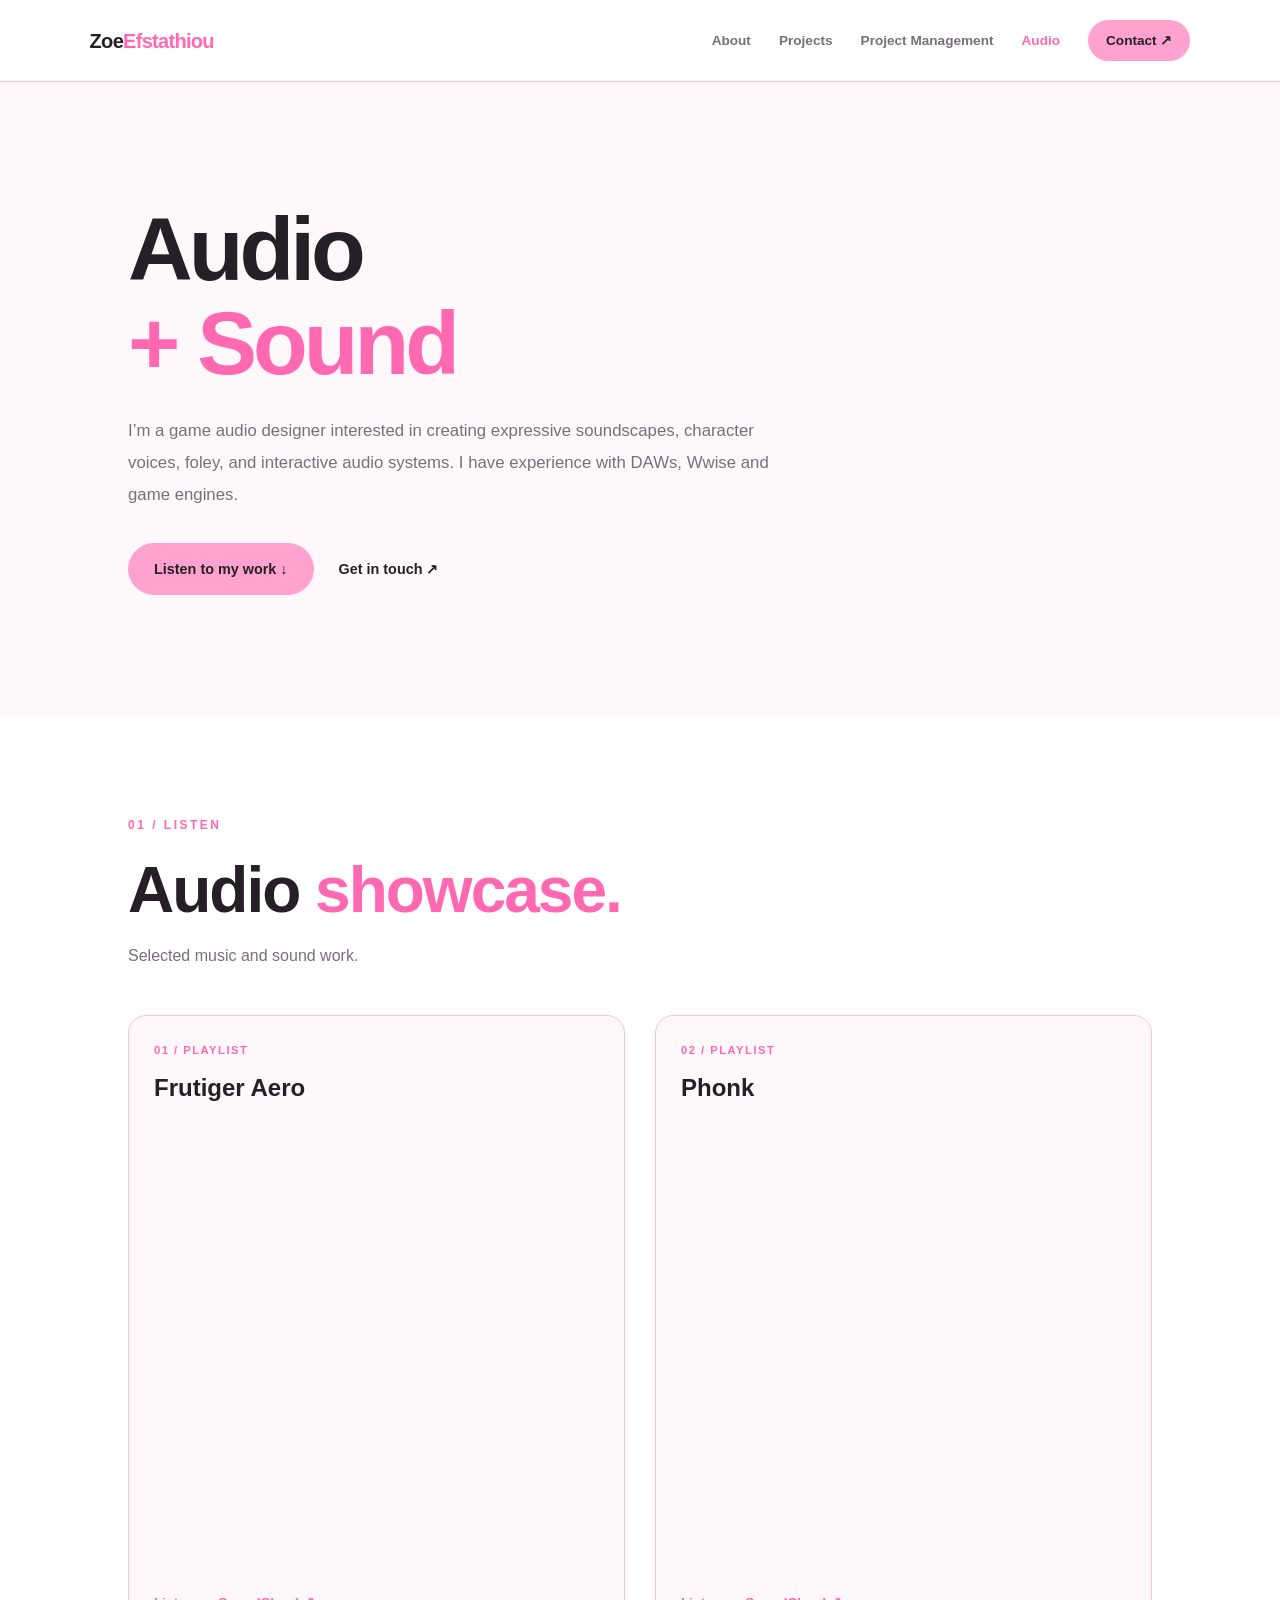
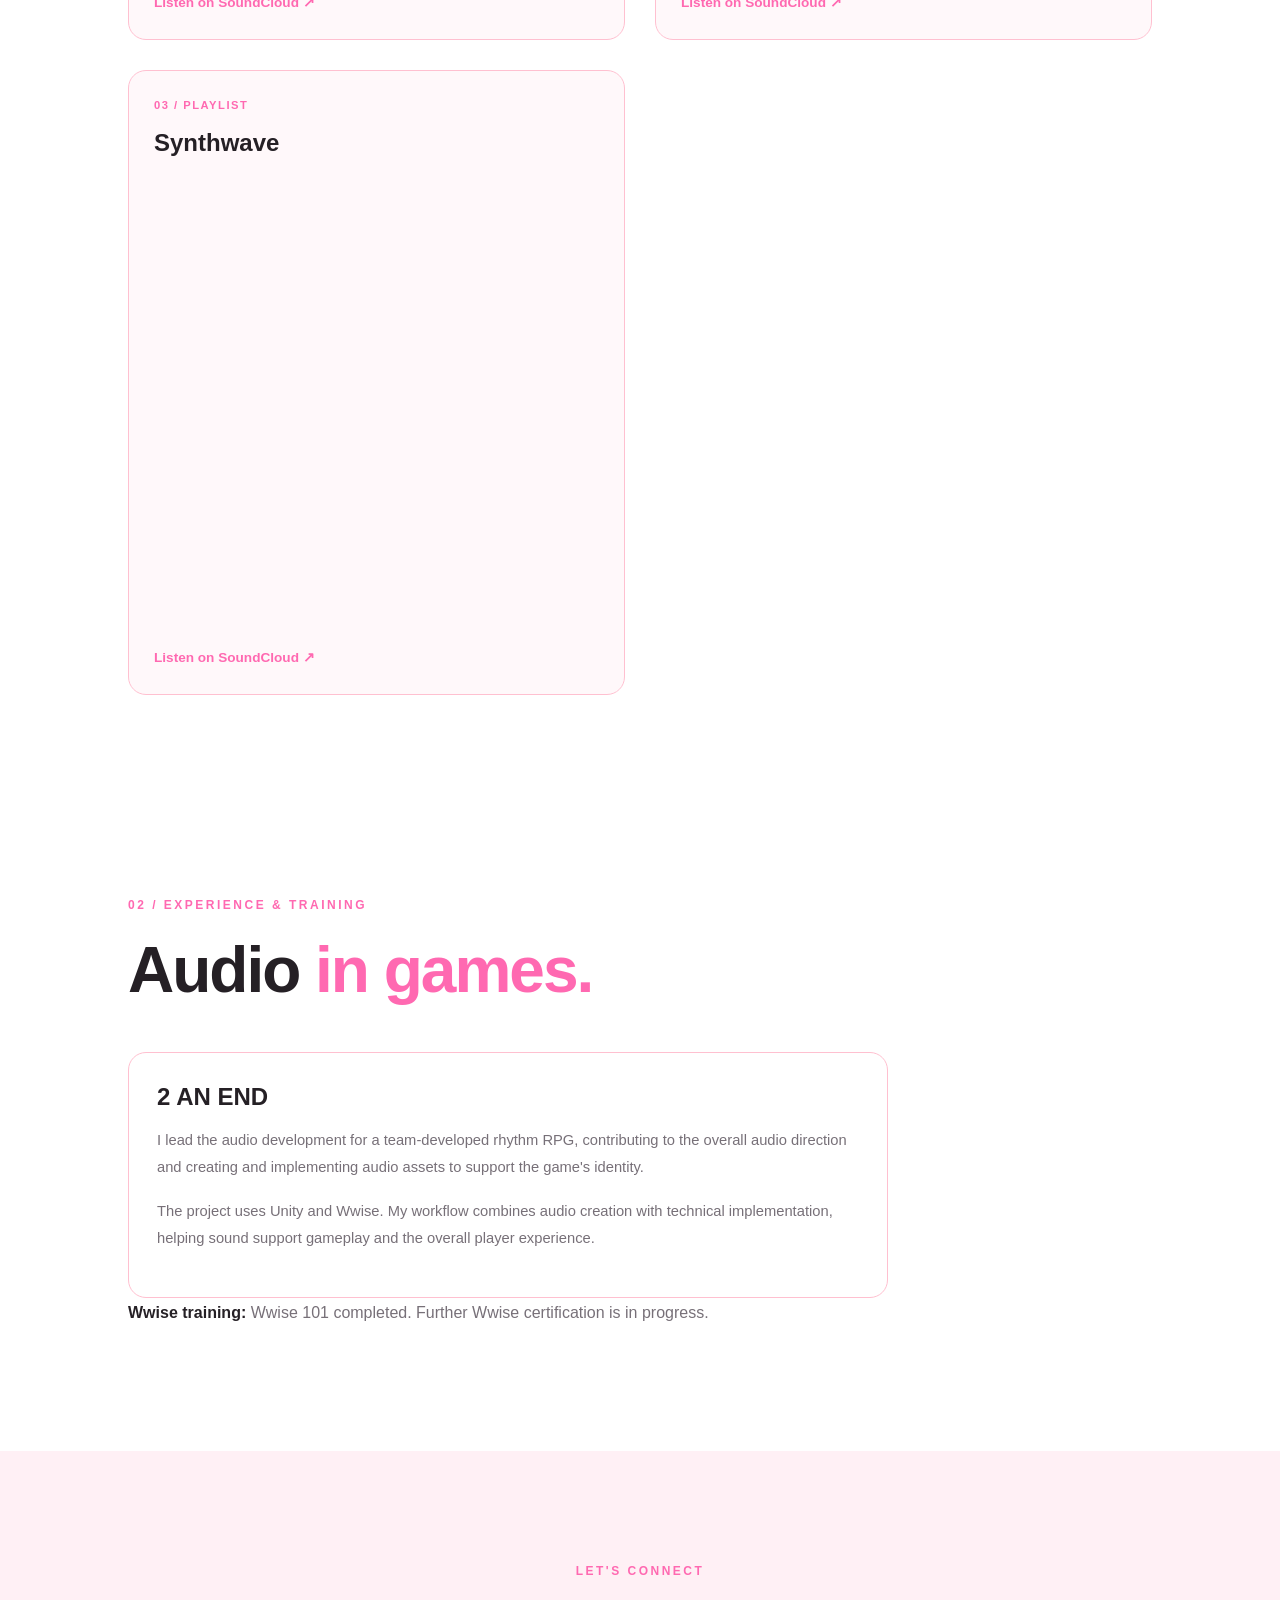
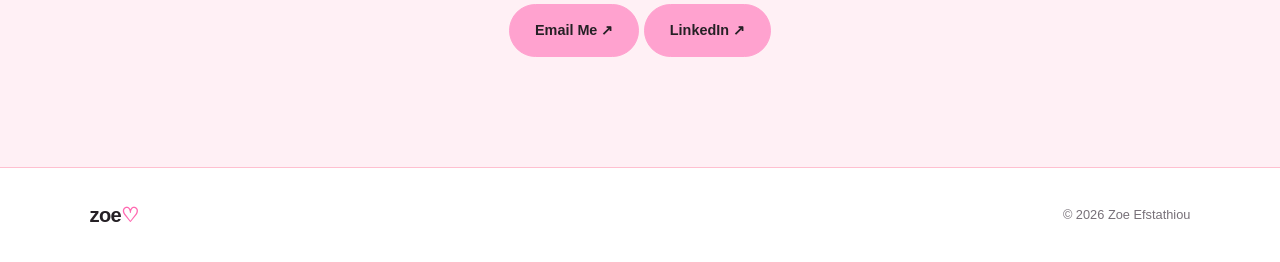
==== audio.html @ ca90ed52 "first commit" ====
<!DOCTYPE html>
<html lang="en">
<head>
  <meta charset="UTF-8">
  <meta name="viewport" content="width=device-width, initial-scale=1.0">
  <meta name="description" content="Zoe Efstathiou — Game Audio and Sound Design Portfolio.">
  <title>Zoe Efstathiou | Audio Portfolio</title>
  <link rel="stylesheet" href="style.css">
  <script src="script.js" defer></script>
</head>
<body>
  <header class="navbar">
    <a href="index.html" class="logo">Zoe<span>Efstathiou</span></a>
    <nav>
      <a href="index.html#about">About</a>
      <a href="index.html#projects">Projects</a>
      <a href="project-management.html">Project Management</a>
      <a href="audio.html" aria-current="page">Audio</a>
      <a href="index.html#contact" class="nav-button">Contact ↗</a>
    </nav>
  </header>

  <main>
    <section class="hero">
      <div class="hero-text">
        <h1>Audio<br><span>+ Sound</span></h1>
        <p class="intro">
          I’m a game audio designer interested in creating expressive
          soundscapes, character voices, foley, and interactive audio systems.
          I have experience with DAWs, Wwise and game engines.
        </p>
        <div class="hero-buttons">
          <a href="#listening" class="button">Listen to my work ↓</a>
          <a href="index.html#contact" class="text-link">Get in touch ↗</a>
        </div>
      </div>
    </section>

    <section class="section" id="listening">
      <div class="section-heading">
        <p class="eyebrow">01 / LISTEN</p>
        <h2>Audio <span>showcase.</span></h2>
        <p class="section-description">Selected music and sound work.</p>
      </div>

      <div class="soundcloud-grid">
        <article class="soundcloud-card">
          <div class="track-number">01 / PLAYLIST</div>
          <h3>Frutiger Aero</h3>

          <iframe
            title="Frutiger Aero playlist"
            width="100%"
            height="450"
            scrolling="no"
            frameborder="0"
            allow="autoplay"
            src="https://w.soundcloud.com/player/?url=https%3A//api.soundcloud.com/playlists/soundcloud%3Aplaylists%3A2161162022%3Fsecret_token%3Ds-3fDVSFTHiC5&color=%23ffc3c3&auto_play=false&show_user=true&visual=true">
          </iframe>

          <p class="soundcloud-caption">
            <a
              href="https://soundcloud.com/zoe-150051630/sets/frutiger-aero/s-3fDVSFTHiC5"
              target="_blank"
              rel="noopener noreferrer">
              Listen on SoundCloud ↗
            </a>
          </p>
        </article>

        <article class="soundcloud-card">
          <div class="track-number">02 / PLAYLIST</div>
          <h3>Phonk</h3>

          <iframe
            title="Phonk playlist"
            width="100%"
            height="450"
            scrolling="no"
            frameborder="0"
            allow="autoplay; encrypted-media"
            src="https://w.soundcloud.com/player/?url=https%3A//api.soundcloud.com/playlists/soundcloud%3Aplaylists%3A2161167788%3Fsecret_token%3Ds-f8Cszmpfdpn&color=%23ffc3c3&auto_play=false&hide_related=false&show_comments=true&show_user=true&show_reposts=false&show_teaser=true">
          </iframe>

          <p class="soundcloud-caption">
            <a
              href="https://soundcloud.com/zoe-150051630/sets/phonk/s-f8Cszmpfdpn"
              target="_blank"
              rel="noopener noreferrer">
              Listen on SoundCloud ↗
            </a>
          </p>
        </article>

        <article class="soundcloud-card">
          <div class="track-number">03 / PLAYLIST</div>
          <h3>Synthwave</h3>

          <iframe
            title="Synthwave playlist"
            width="100%"
            height="450"
            scrolling="no"
            frameborder="0"
            allow="autoplay; encrypted-media"
            src="https://w.soundcloud.com/player/?url=https%3A//api.soundcloud.com/playlists/soundcloud%3Aplaylists%3A2161164815%3Fsecret_token%3Ds-cx1fQvUdswa&color=%23ffc3c3&auto_play=false&hide_related=false&show_comments=true&show_user=true&show_reposts=false&show_teaser=true">
          </iframe>

          <p class="soundcloud-caption">
            <a
              href="https://soundcloud.com/zoe-150051630/sets/synthwave/s-cx1fQvUdswa"
              target="_blank"
              rel="noopener noreferrer">
              Listen on SoundCloud ↗
            </a>
          </p>
        </article>
      </div>
    </section>

    <section class="section">
      <div class="section-heading">
        <p class="eyebrow">02 / EXPERIENCE & TRAINING</p>
        <h2>Audio <span>in games.</span></h2>
      </div>

      <div class="about-content">
        <article class="project-card">
          <div class="project-info">
            
            <h3>2 AN END</h3>

            <p>
              I lead the audio development for a team-developed rhythm RPG,
              contributing to the overall audio direction and creating and
              implementing audio assets to support the game's identity.
            </p>

            <p>
              The project uses Unity and Wwise. My workflow combines audio
              creation with technical implementation, helping sound support
              gameplay and the overall player experience.
            </p>

            
          </div>
        </article>

        <p>
          <strong>Wwise training:</strong> Wwise 101 completed.
          Further Wwise certification is in progress.
        </p>
      </div>
    </section>

 
    <section class="contact" id="contact">
        <p class="eyebrow">LET'S CONNECT</p>
      
        
      
      
      
        <div class="contact-buttons">
          <a
            class="button contact-button"
            href="mailto:YOUR-EMAIL@example.com">
            Email Me ↗
          </a>
      
          <a
            class="button contact-button linkedin-button"
            href="https://uk.linkedin.com/in/zoe-e-561929243"
            target="_blank"
            rel="noopener noreferrer">
            LinkedIn ↗
          </a>
        </div>
      </section>

  </main>

  <footer>
    <a href="index.html" class="logo">zoe<span>♡</span></a>
    <p>© <span id="year">2026</span> Zoe Efstathiou</p>
  </footer>
</body>
</html>
---- style.css ----
/* ========================================
   ZOE EFSTATHIOU — PORTFOLIO STYLESHEET
   White & Pink Theme — No Gradients
   ======================================== */

/* ---------- COLOURS & VARIABLES ---------- */

:root {
  --pink: #ffa2cf;
  --pink-light: #fff0f5;
  --pink-dark: #ff69b1;
  --white: #ffffff;
  --off-white: #fff8fa;
  --black: #252025;
  --grey: #777078;
  --light-grey: #ffffff;
  --border: #ffc0d0;
  --font-main: Arial, Helvetica, sans-serif;
  --transition: 0.25s ease;
}

/* ---------- RESET ---------- */

* {
  margin: 0;
  padding: 0;
  box-sizing: border-box;
}

html {
  scroll-behavior: smooth;
  scroll-padding-top: 100px;
}

body {
  background: var(--white);
  color: var(--black);
  font-family: var(--font-main);
  line-height: 1.7;
  overflow-x: hidden;
}

img {
  display: block;
  max-width: 100%;
}

a {
  color: inherit;
  text-decoration: none;
  transition: color var(--transition);
}

button,
a {
  -webkit-tap-highlight-color: transparent;
}

::selection {
  background: var(--pink);
  color: var(--black);
}

/* ---------- NAVIGATION ---------- */

.navbar {
  position: sticky;
  top: 0;
  z-index: 1000;

  display: flex;
  justify-content: space-between;
  align-items: center;
  gap: 30px;

  padding: 20px 7%;
  background: rgba(255, 255, 255, 0.94);
  border-bottom: 1px solid var(--border);
  backdrop-filter: blur(12px);
}

.logo {
  font-size: 1.25rem;
  font-weight: 800;
  letter-spacing: -0.7px;
  white-space: nowrap;
}

.logo span {
  color: var(--pink-dark);
}

.navbar nav {
  display: flex;
  align-items: center;
  justify-content: flex-end;
  gap: 28px;
  flex-wrap: wrap;
}

.navbar nav a {
  font-size: 0.85rem;
  font-weight: 600;
  color: var(--grey);
}

.navbar nav a:hover,
.navbar nav a[aria-current="page"] {
  color: var(--pink-dark);
}

.navbar nav .nav-button {
  padding: 9px 18px;
  background: var(--pink);
  color: var(--black);
  border-radius: 30px;
}

.navbar nav .nav-button:hover {
  background: var(--pink-dark);
  color: var(--white);
}

/* ---------- HERO ---------- */

.hero {
  min-height: 570px;
  padding: 120px 10%;

  display: flex;
  align-items: center;

  /* Solid background — no gradient */
  background: var(--off-white);
}

.hero-text {
  width: 100%;
  max-width: 850px;
}

.eyebrow {
  margin-bottom: 18px;
  color: var(--pink-dark);
  font-size: 0.75rem;
  font-weight: 800;
  letter-spacing: 2.5px;
  text-transform: uppercase;
}

.hero h1 {
  margin-bottom: 25px;
  font-size: clamp(3rem, 7vw, 6rem);
  font-weight: 800;
  line-height: 1.05;
  letter-spacing: -4px;
}

.hero h1 span,
.section-heading h2 span,
.section-title h2 span,
.contact h2 span {
  color: var(--pink-dark);
}

.intro {
  max-width: 650px;
  color: var(--grey);
  font-size: 1.05rem;
  line-height: 1.9;
}

.hero-buttons {
  display: flex;
  align-items: center;
  flex-wrap: wrap;
  gap: 25px;
  margin-top: 32px;
}

.button {
  display: inline-flex;
  justify-content: center;
  align-items: center;

  padding: 13px 25px;
  border: 1px solid var(--pink);
  border-radius: 30px;

  background: var(--pink);
  color: var(--black);

  font-size: 0.9rem;
  font-weight: 700;

  transition:
    background var(--transition),
    color var(--transition),
    transform var(--transition);
}

.button:hover {
  background: var(--pink-dark);
  border-color: var(--pink-dark);
  color: var(--white);
  transform: translateY(-3px);
}

.text-link {
  font-size: 0.9rem;
  font-weight: 700;
}

.text-link:hover {
  color: var(--pink-dark);
}

/* ---------- GENERAL SECTIONS ---------- */

.section {
  padding: 100px 10%;
}

.section-heading {
  margin-bottom: 45px;
}

.section-heading h2,
.section-title h2 {
  font-size: clamp(2.4rem, 5vw, 4rem);
  font-weight: 800;
  line-height: 1.15;
  letter-spacing: -2px;
}

.section-description {
  margin-top: 15px;
  color: var(--grey);
}

.section-title {
  display: flex;
  justify-content: space-between;
  align-items: flex-end;
  margin-bottom: 45px;
}

/* ---------- ABOUT ---------- */

.about {
  display: grid;
  grid-template-columns: 0.8fr 1.2fr;
  gap: 70px;
  align-items: start;
}

.about-content {
  max-width: 760px;
}

.about-content > p {
  margin-bottom: 22px;
  color: var(--grey);
  font-size: 1rem;
  line-height: 1.9;
}

.about-content strong {
  color: var(--black);
}

/* ---------- PROJECT GRID ---------- */

.project-grid {
  display: grid;
  grid-template-columns: repeat(2, minmax(0, 1fr));
  gap: 30px;
  align-items: start;
}

.project-card {
  overflow: hidden;
  background: var(--white);
  border: 1px solid var(--border);
  border-radius: 18px;

  transition:
    transform var(--transition),
    box-shadow var(--transition);
}

.project-card:hover {
  transform: translateY(-5px);
  box-shadow: 0 15px 35px rgba(190, 120, 120, 0.12);
}

.project-art {
  position: relative;
  min-height: 220px;
  aspect-ratio: 16 / 9;
  overflow: hidden;

  display: flex;
  justify-content: center;
  align-items: center;

  background: var(--pink-light);
}

.project-image {
  width: 100%;
  height: 100%;
  min-height: 220px;
  object-fit: cover;
  transition: transform 0.4s ease;
}

.project-card:hover .project-image {
  transform: scale(1.04);
}

.project-number {
  position: absolute;
  left: 18px;
  bottom: 18px;

  padding: 7px 12px;
  border-radius: 20px;

  background: rgba(255, 255, 255, 0.9);
  color: var(--black);

  font-size: 0.7rem;
  font-weight: 800;
  letter-spacing: 1px;
}

.project-info {
  padding: 28px;
}

.project-type {
  margin-bottom: 10px;
  color: var(--pink-dark);
  font-size: 0.7rem;
  font-weight: 800;
  letter-spacing: 1.5px;
}

.project-info h3,
.project-content h3,
.soundcloud-card h3 {
  margin-bottom: 15px;
  font-size: 1.5rem;
  line-height: 1.3;
}

.project-info > p:not(.project-type) {
  margin-bottom: 18px;
  color: var(--grey);
  font-size: 0.92rem;
  line-height: 1.8;
}

.tags {
  display: flex;
  flex-wrap: wrap;
  gap: 8px;
  margin-top: 20px;
}

.tags span {
  padding: 6px 12px;
  border: 1px solid var(--border);
  border-radius: 20px;

  background: var(--pink-light);
  color: #795c5c;

  font-size: 0.72rem;
  font-weight: 600;
}

.project-link {
  display: inline-block;
  margin: 0 28px 25px;
  color: var(--pink-dark);
  font-size: 0.9rem;
  font-weight: 700;
}

.project-link:hover {
  color: var(--black);
}

/* ---------- AUDIO SHOWCASE ---------- */

.soundcloud-grid {
  display: grid;
  grid-template-columns: repeat(2, minmax(0, 1fr));
  gap: 30px;
  align-items: start;
}

.soundcloud-card {
  min-width: 0;
  padding: 25px;

  border: 1px solid var(--border);
  border-radius: 18px;
  background: var(--off-white);
}

.track-number {
  margin-bottom: 12px;
  color: var(--pink-dark);
  font-size: 0.7rem;
  font-weight: 800;
  letter-spacing: 1.5px;
}

.soundcloud-card h3 {
  margin-bottom: 20px;
}

.soundcloud-card iframe {
  display: block;
  width: 100%;
  max-width: 100%;
  border: 0;
  border-radius: 8px;
}

.soundcloud-caption {
  margin-top: 18px;
  font-size: 0.85rem;
  font-weight: 700;
}

.soundcloud-caption a {
  color: var(--pink-dark);
}

.soundcloud-caption a:hover {
  color: var(--black);
}

/* ---------- CONTACT ---------- */

.contact {
  padding: 110px 10%;
  text-align: center;

  /* Solid light-pink background — no gradient */
  background: var(--pink-light);
}

.contact h2 {
  margin-bottom: 25px;
  font-size: clamp(2.7rem, 6vw, 5rem);
  font-weight: 800;
  line-height: 1.1;
  letter-spacing: -3px;
}

.contact > p:not(.eyebrow) {
  max-width: 550px;
  margin: 0 auto 30px;
  color: var(--grey);
}

.contact-button {
  margin-top: 5px;
}

/* ---------- FOOTER ---------- */

footer {
  display: flex;
  justify-content: space-between;
  align-items: center;
  gap: 20px;

  padding: 30px 7%;
  border-top: 1px solid var(--border);
  background: var(--white);
}

footer p {
  color: var(--grey);
  font-size: 0.8rem;
}

/* ---------- ACCESSIBILITY ---------- */

a:focus-visible,
button:focus-visible {
  outline: 3px solid var(--pink-dark);
  outline-offset: 4px;
}

/* ---------- RESPONSIVE DESIGN ---------- */

@media (max-width: 900px) {
  .navbar {
    padding: 18px 5%;
    align-items: flex-start;
  }

  .navbar nav {
    gap: 15px;
  }

  .about {
    grid-template-columns: 1fr;
    gap: 25px;
  }

  .project-grid,
  .soundcloud-grid {
    grid-template-columns: 1fr;
  }

  .hero,
  .section,
  .contact {
    padding-left: 7%;
    padding-right: 7%;
  }
}

@media (max-width: 600px) {
  .navbar {
    position: relative;
    flex-direction: column;
    align-items: flex-start;
    gap: 15px;
  }

  .navbar nav {
    justify-content: flex-start;
    gap: 12px 18px;
  }

  .navbar nav a {
    font-size: 0.8rem;
  }

  .hero {
    min-height: auto;
    padding-top: 85px;
    padding-bottom: 85px;
  }

  .hero h1 {
    font-size: clamp(2.8rem, 12vw, 4.5rem);
    letter-spacing: -2px;
  }

  .hero-buttons {
    align-items: flex-start;
    gap: 18px;
  }

  .section {
    padding-top: 70px;
    padding-bottom: 70px;
  }

  .section-heading h2,
  .section-title h2 {
    letter-spacing: -1px;
  }

  .project-info {
    padding: 22px;
  }

  .soundcloud-card {
    padding: 18px;
  }

  .contact {
    padding-top: 80px;
    padding-bottom: 80px;
  }

  .contact h2 {
    letter-spacing: -1.5px;
  }

  footer {
    padding: 25px 6%;
  }
}
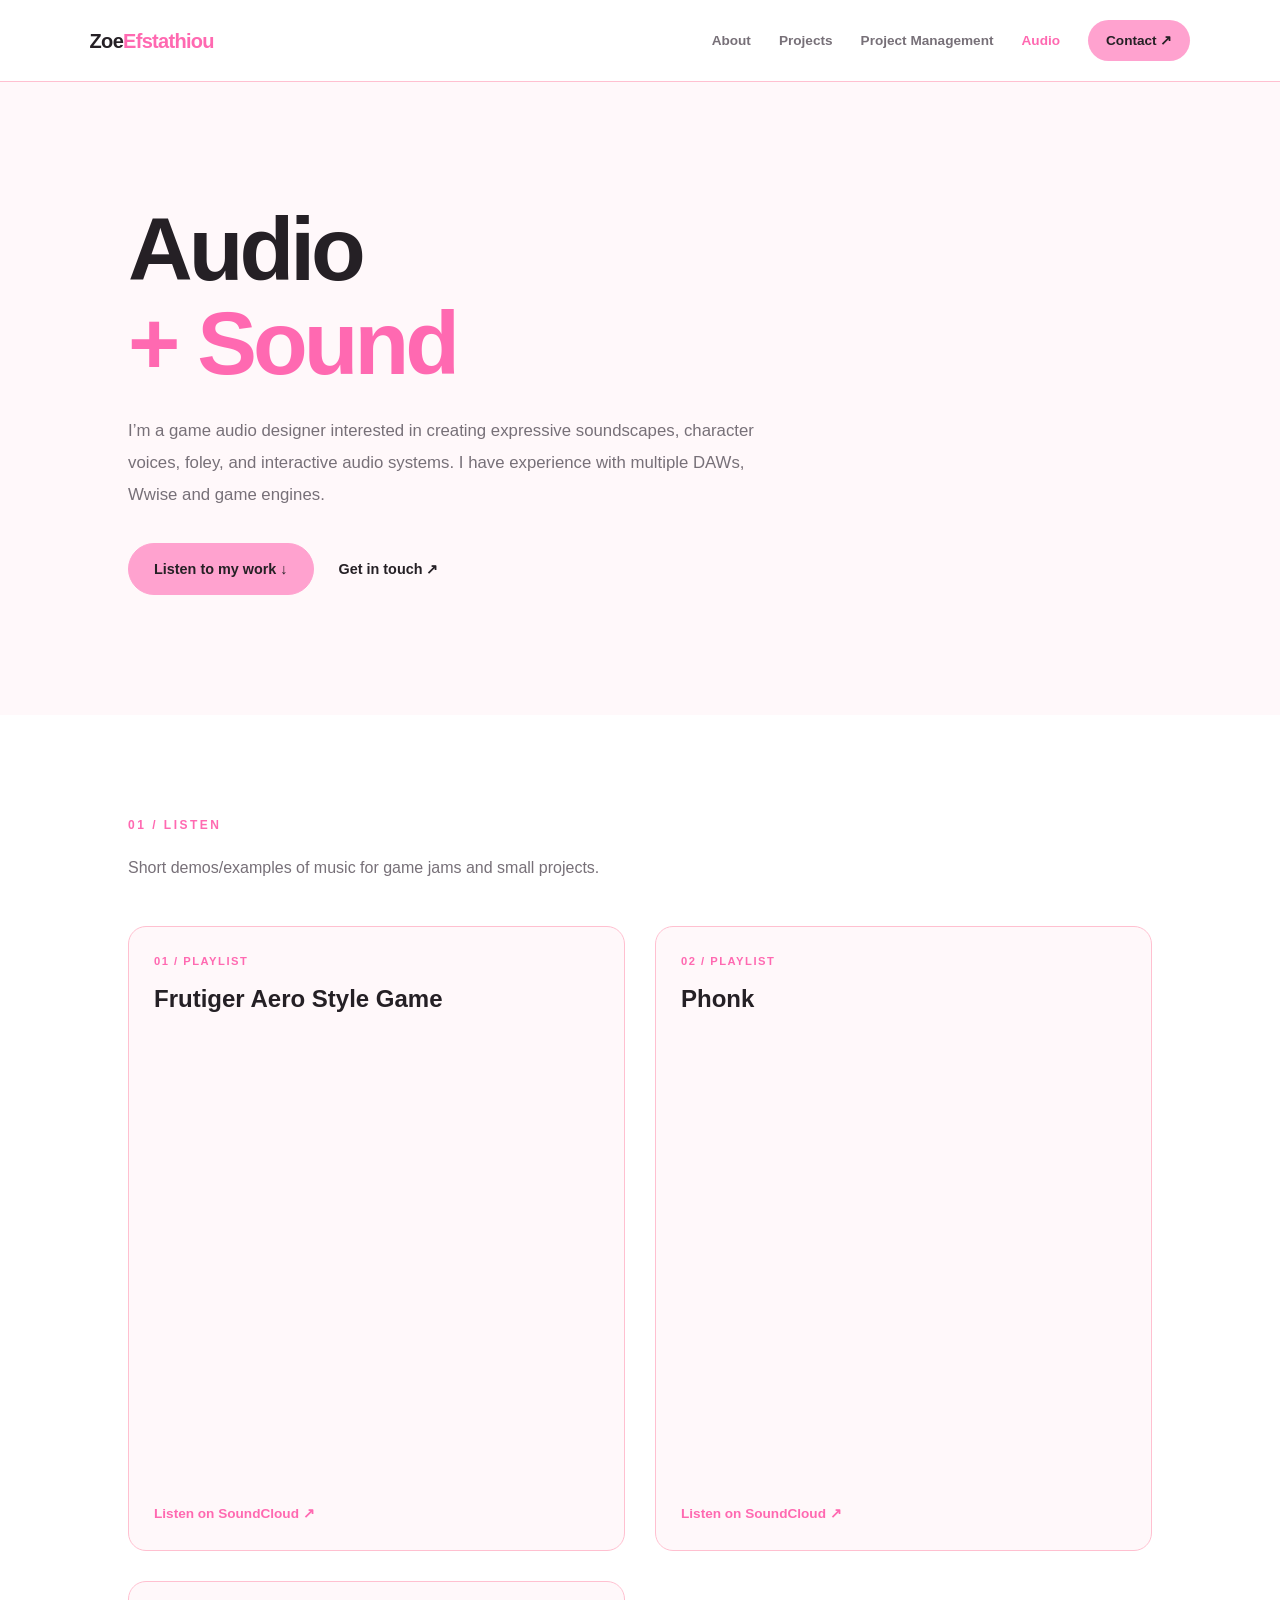
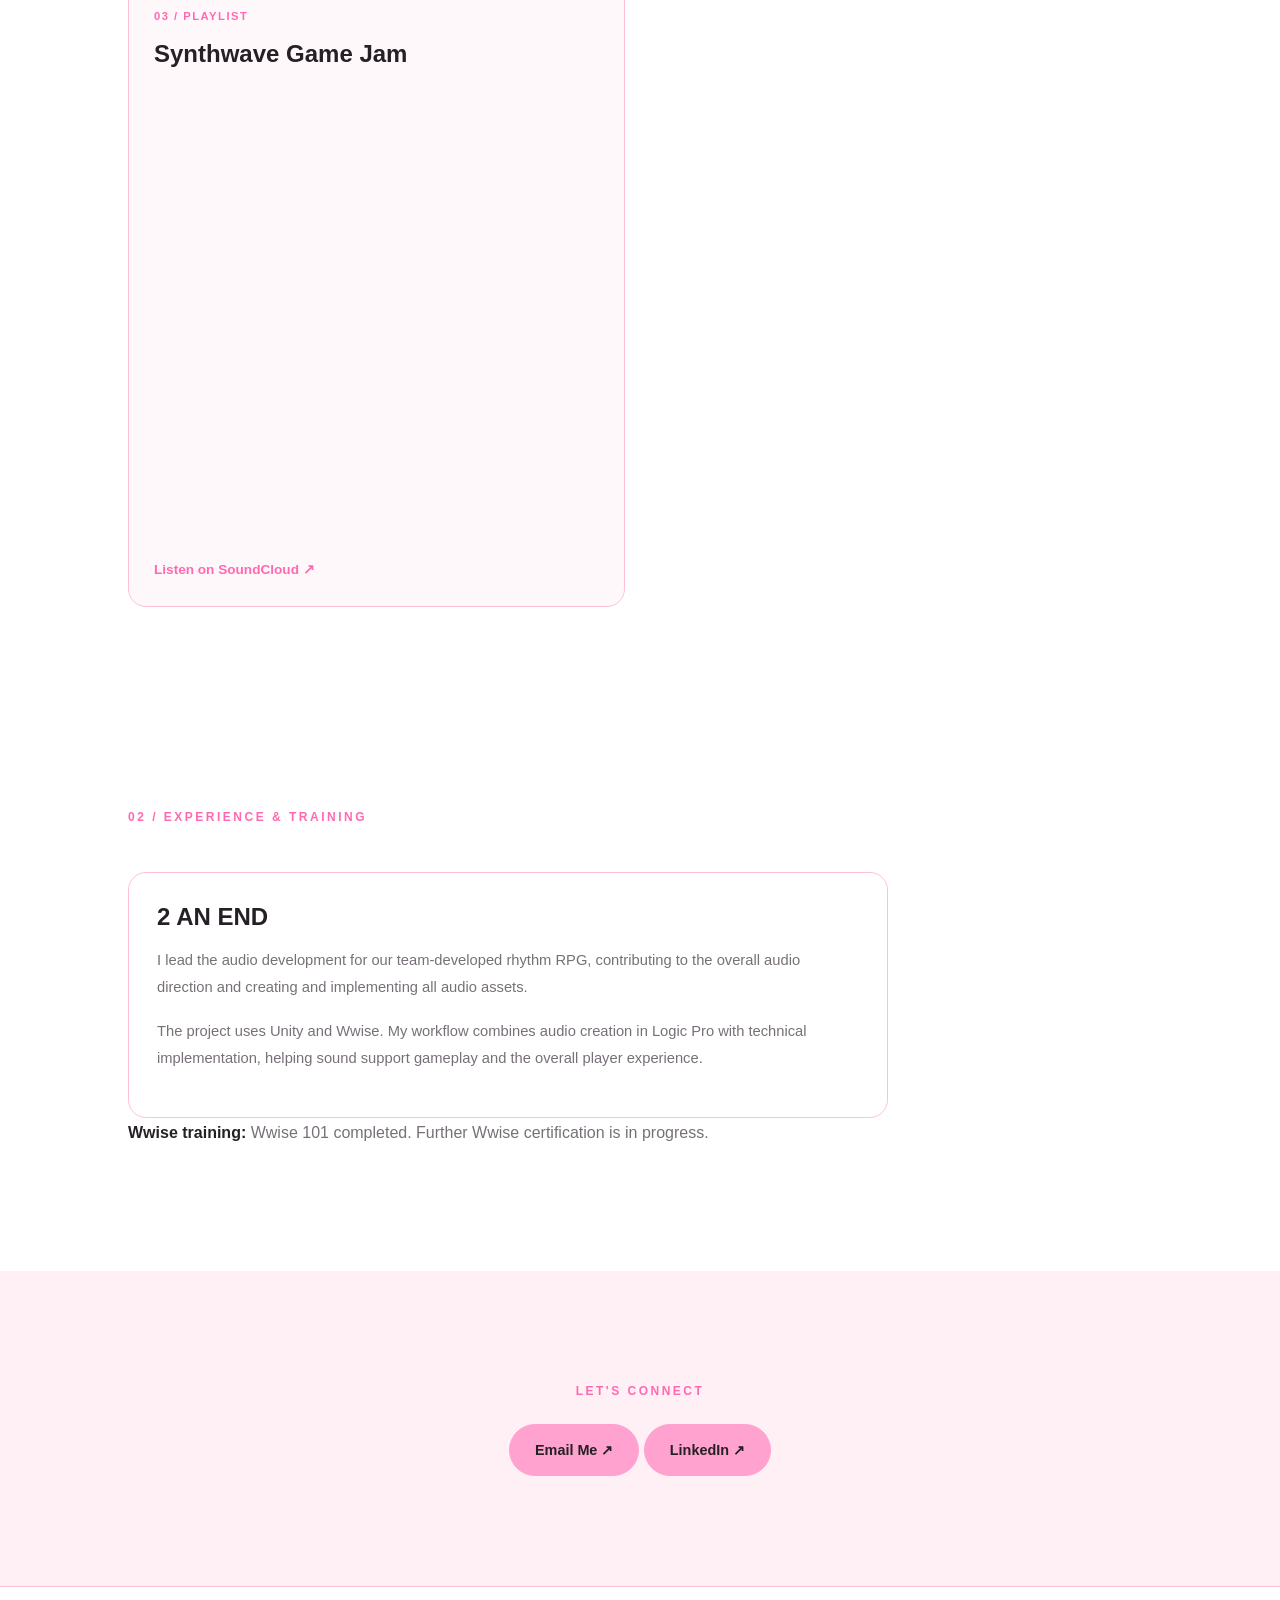
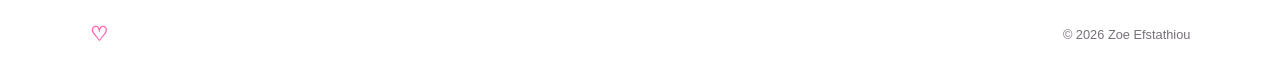
==== commit 3ac1b01c: "updates" ====
--- a/audio.html
+++ b/audio.html
@@ -28,7 +28,7 @@
         <p class="intro">
           I’m a game audio designer interested in creating expressive
           soundscapes, character voices, foley, and interactive audio systems.
-          I have experience with DAWs, Wwise and game engines.
+          I have experience with multiple DAWs, Wwise and game engines.
         </p>
         <div class="hero-buttons">
           <a href="#listening" class="button">Listen to my work ↓</a>
@@ -40,14 +40,14 @@
     <section class="section" id="listening">
       <div class="section-heading">
         <p class="eyebrow">01 / LISTEN</p>
-        <h2>Audio <span>showcase.</span></h2>
-        <p class="section-description">Selected music and sound work.</p>
+        
+        <p class="section-description">Short demos/examples of music for game jams and small projects. </p>
       </div>
 
       <div class="soundcloud-grid">
         <article class="soundcloud-card">
           <div class="track-number">01 / PLAYLIST</div>
-          <h3>Frutiger Aero</h3>
+          <h3>Frutiger Aero Style Game </h3>
 
           <iframe
             title="Frutiger Aero playlist"
@@ -74,7 +74,7 @@
           <h3>Phonk</h3>
 
           <iframe
-            title="Phonk playlist"
+            title="Phonk Concept Music"
             width="100%"
             height="450"
             scrolling="no"
@@ -95,7 +95,7 @@
 
         <article class="soundcloud-card">
           <div class="track-number">03 / PLAYLIST</div>
-          <h3>Synthwave</h3>
+          <h3>Synthwave Game Jam</h3>
 
           <iframe
             title="Synthwave playlist"
@@ -122,7 +122,7 @@
     <section class="section">
       <div class="section-heading">
         <p class="eyebrow">02 / EXPERIENCE & TRAINING</p>
-        <h2>Audio <span>in games.</span></h2>
+  
       </div>
 
       <div class="about-content">
@@ -132,14 +132,14 @@
             <h3>2 AN END</h3>
 
             <p>
-              I lead the audio development for a team-developed rhythm RPG,
+              I lead the audio development for our team-developed rhythm RPG,
               contributing to the overall audio direction and creating and
-              implementing audio assets to support the game's identity.
+              implementing all audio assets.
             </p>
 
             <p>
               The project uses Unity and Wwise. My workflow combines audio
-              creation with technical implementation, helping sound support
+              creation in Logic Pro with technical implementation, helping sound support
               gameplay and the overall player experience.
             </p>
 
@@ -148,6 +148,7 @@
         </article>
 
         <p>
+
           <strong>Wwise training:</strong> Wwise 101 completed.
           Further Wwise certification is in progress.
         </p>
@@ -182,7 +183,7 @@
   </main>
 
   <footer>
-    <a href="index.html" class="logo">zoe<span>♡</span></a>
+    <a href="index.html" class="logo"><span>♡</span></a>
     <p>© <span id="year">2026</span> Zoe Efstathiou</p>
   </footer>
 </body>
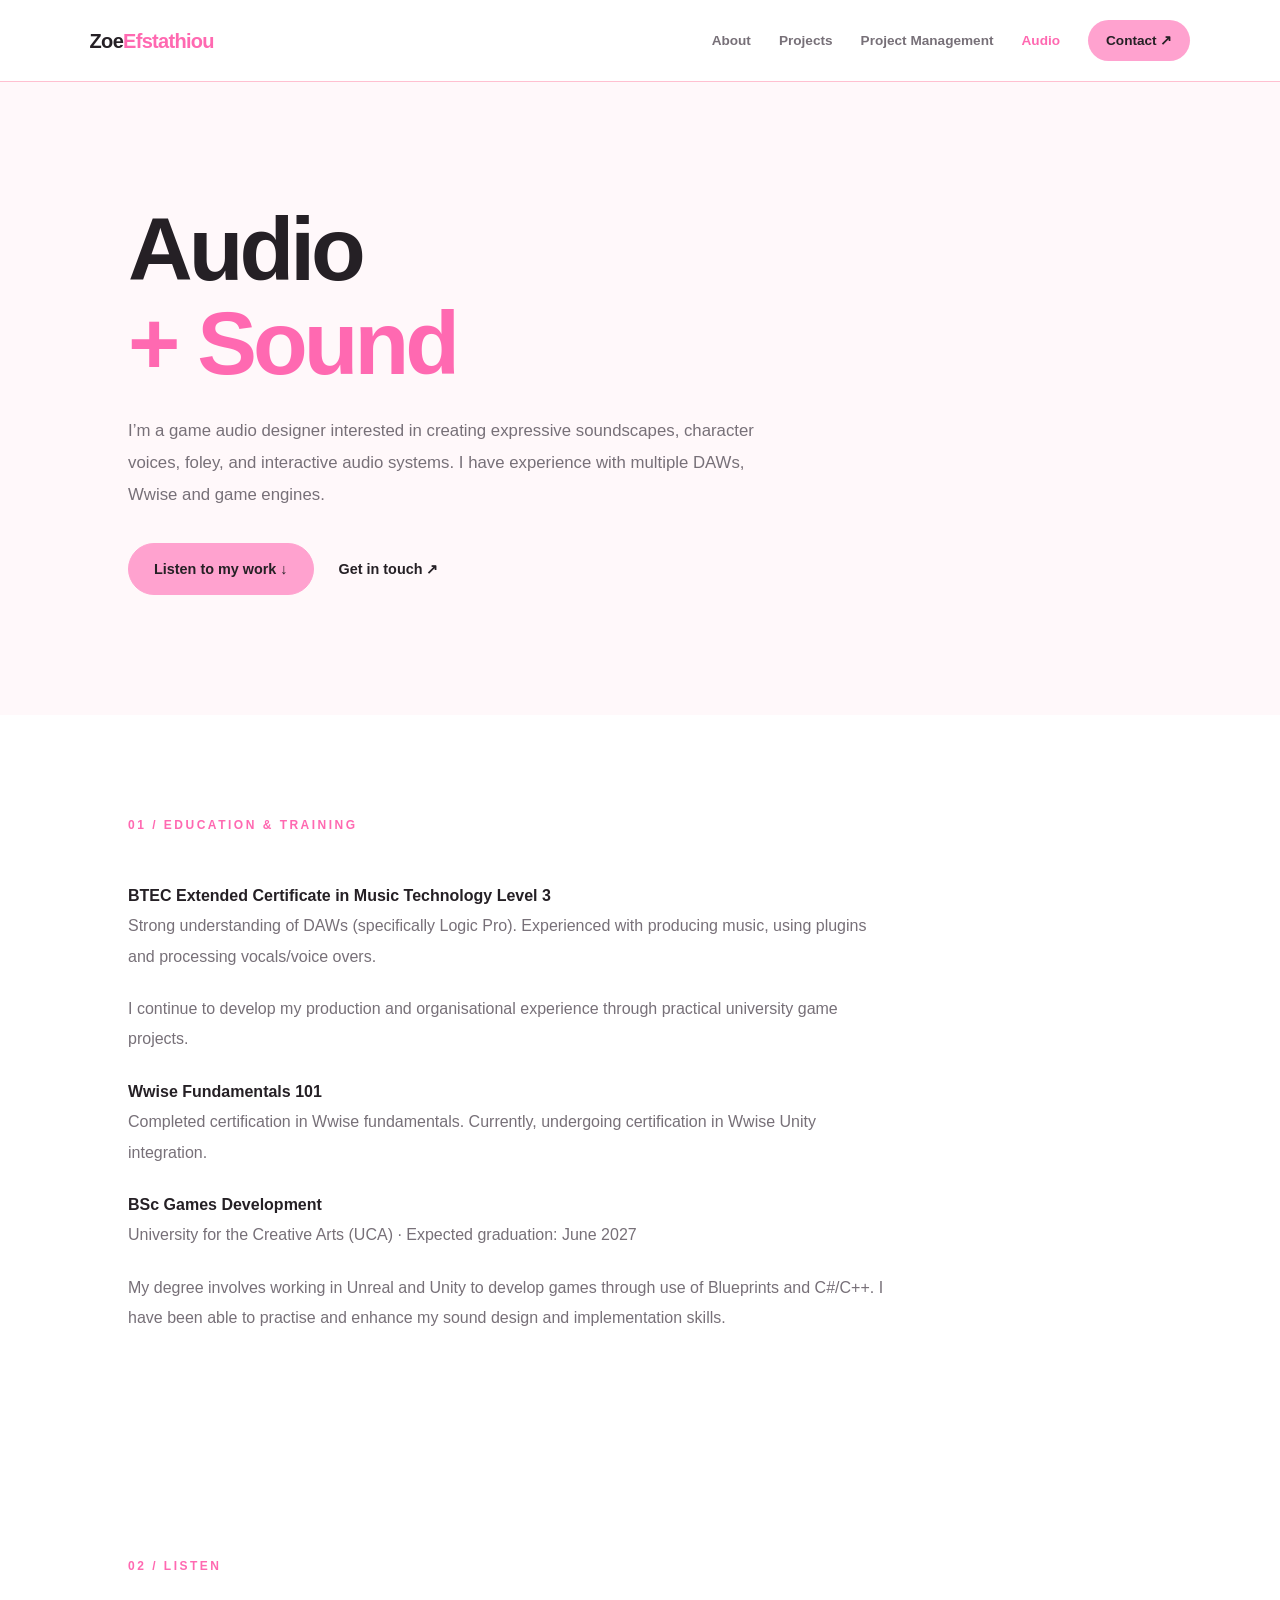
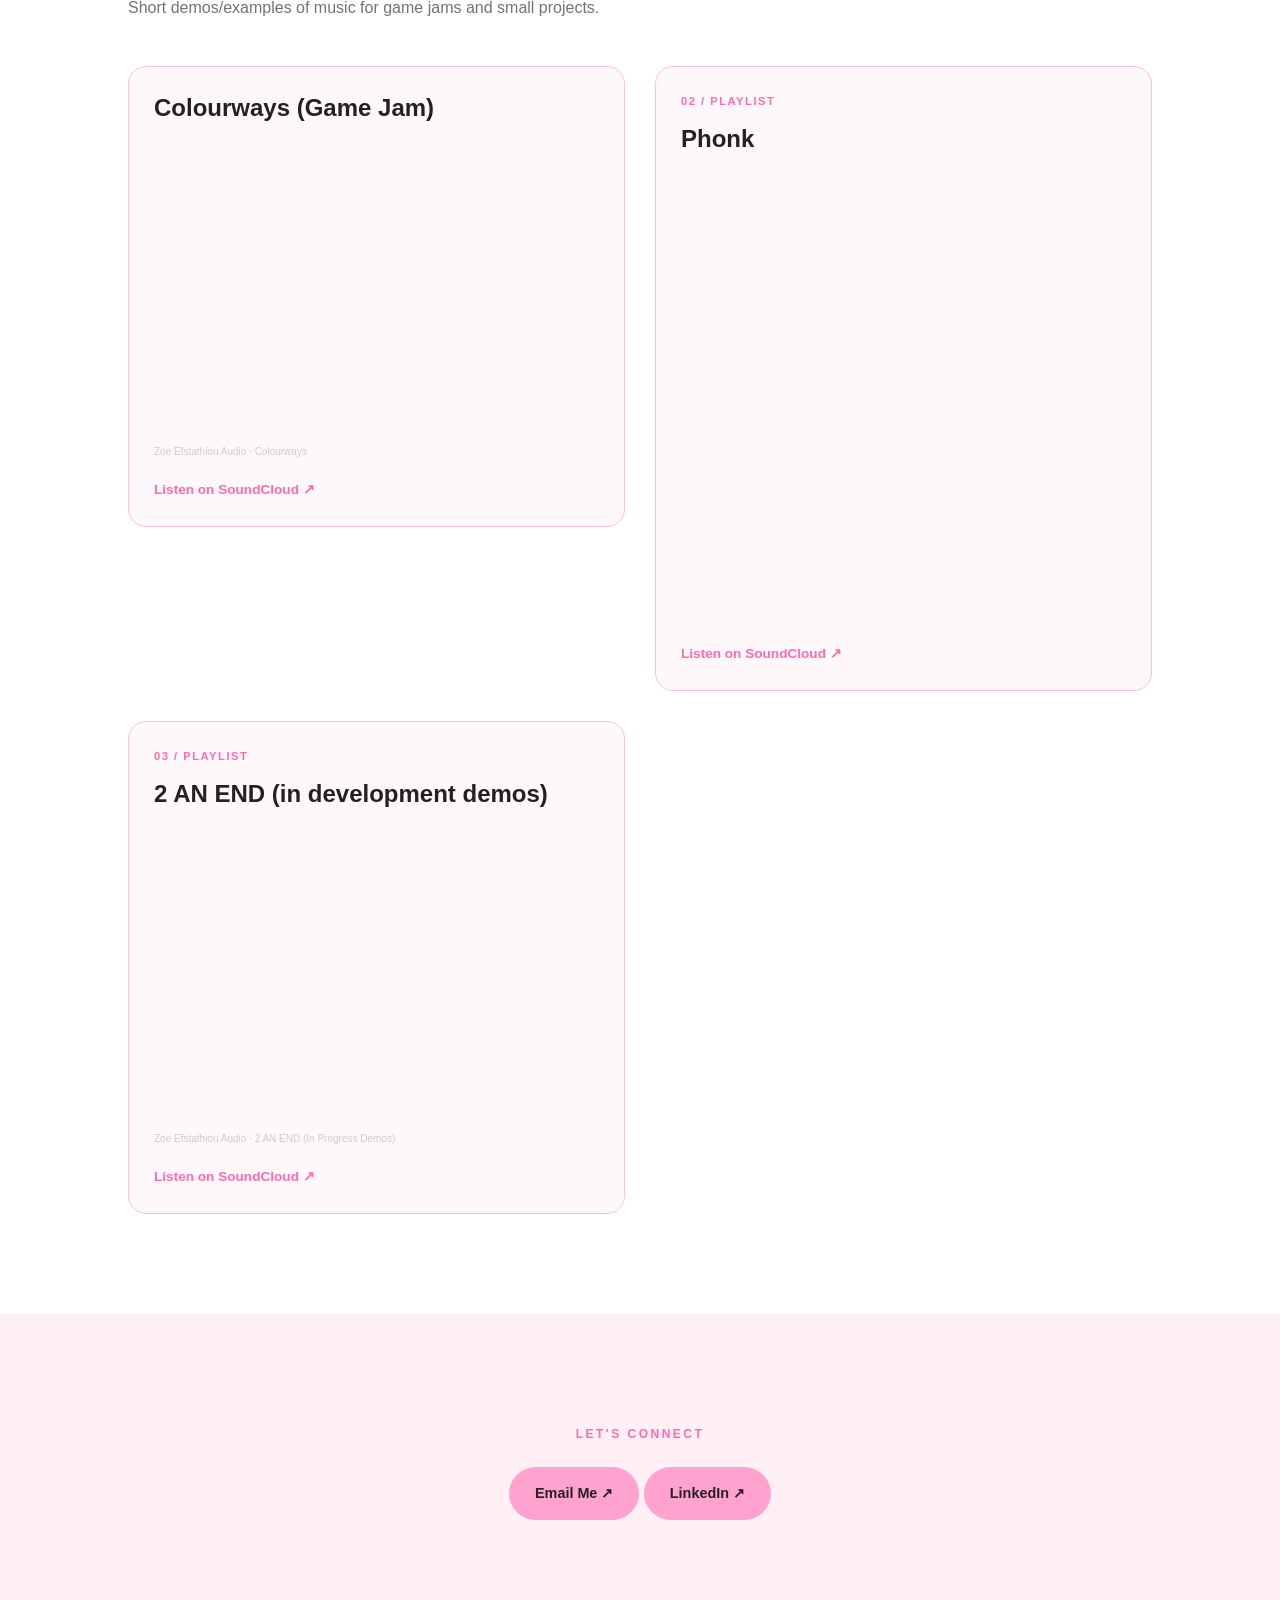
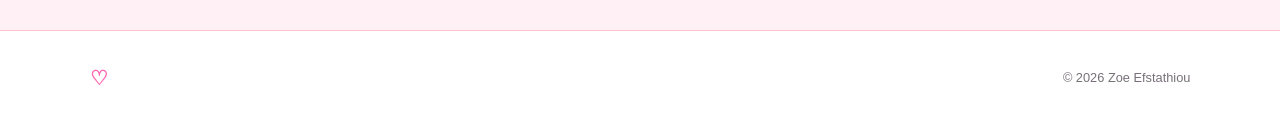
==== commit 7eb9c4dd: "." ====
--- a/audio.html
+++ b/audio.html
@@ -37,27 +37,59 @@
       </div>
     </section>
 
+
+
+    <section class="section">
+      <div class="section-heading">
+        <p class="eyebrow">01 / EDUCATION & TRAINING</p>
+      </div>
+    
+      <div class="about-content">
+    
+    
+        <p>
+          <strong>BTEC Extended Certificate in Music Technology
+            Level 3</strong><br>
+          Strong understanding of DAWs (specifically Logic Pro). Experienced with producing music, using plugins and processing vocals/voice overs. 
+        </p>
+    
+        <p>
+          I continue to develop my production and organisational experience
+          through practical university game projects.
+        </p>
+
+
+        <p>
+          <strong>Wwise Fundamentals 101</strong><br>
+          Completed certification in Wwise fundamentals. Currently, undergoing certification in Wwise Unity integration.
+        </p>
+  
+
+        <p>
+            <strong>BSc Games Development</strong><br>
+            University for the Creative Arts (UCA) · Expected graduation: June 2027
+          </p>
+      
+          <p>
+            My degree involves working in Unreal and Unity to develop games through use of Blueprints and C#/C++. I have been able to practise and enhance my sound design and implementation skills.
+          </p>
+          
+      </div>
+    </section>
+     
+
     <section class="section" id="listening">
       <div class="section-heading">
-        <p class="eyebrow">01 / LISTEN</p>
+        <p class="eyebrow">02 / LISTEN</p>
         
         <p class="section-description">Short demos/examples of music for game jams and small projects. </p>
       </div>
 
       <div class="soundcloud-grid">
         <article class="soundcloud-card">
-          <div class="track-number">01 / PLAYLIST</div>
-          <h3>Frutiger Aero Style Game </h3>
+          <h3> Colourways (Game Jam) </h3>
 
-          <iframe
-            title="Frutiger Aero playlist"
-            width="100%"
-            height="450"
-            scrolling="no"
-            frameborder="0"
-            allow="autoplay"
-            src="https://w.soundcloud.com/player/?url=https%3A//api.soundcloud.com/playlists/soundcloud%3Aplaylists%3A2161162022%3Fsecret_token%3Ds-3fDVSFTHiC5&color=%23ffc3c3&auto_play=false&show_user=true&visual=true">
-          </iframe>
+          <iframe width="100%" height="300" scrolling="no" frameborder="no" allow="autoplay; encrypted-media" src="https://w.soundcloud.com/player/?url=https%3A//api.soundcloud.com/playlists/soundcloud%253Aplaylists%253A2161162022&color=%23ffb7f0&auto_play=false&hide_related=false&show_comments=true&show_user=true&show_reposts=false&show_teaser=true&visual=true"></iframe><div style="font-size: 10px; color: #cccccc;line-break: anywhere;word-break: normal;overflow: hidden;white-space: nowrap;text-overflow: ellipsis; font-family: Interstate,Lucida Grande,Lucida Sans Unicode,Lucida Sans,Garuda,Verdana,Tahoma,sans-serif;font-weight: 100;"><a href="https://soundcloud.com/zoe-150051630" title="Zoe Efstathiou Audio" target="_blank" style="color: #cccccc; text-decoration: none;">Zoe Efstathiou Audio</a> · <a href="https://soundcloud.com/zoe-150051630/sets/frutiger-aero" title="Colourways" target="_blank" style="color: #cccccc; text-decoration: none;">Colourways</a></div>
 
           <p class="soundcloud-caption">
             <a
@@ -95,17 +127,9 @@
 
         <article class="soundcloud-card">
           <div class="track-number">03 / PLAYLIST</div>
-          <h3>Synthwave Game Jam</h3>
+          <h3>2 AN END (in development demos)</h3>
 
-          <iframe
-            title="Synthwave playlist"
-            width="100%"
-            height="450"
-            scrolling="no"
-            frameborder="0"
-            allow="autoplay; encrypted-media"
-            src="https://w.soundcloud.com/player/?url=https%3A//api.soundcloud.com/playlists/soundcloud%3Aplaylists%3A2161164815%3Fsecret_token%3Ds-cx1fQvUdswa&color=%23ffc3c3&auto_play=false&hide_related=false&show_comments=true&show_user=true&show_reposts=false&show_teaser=true">
-          </iframe>
+          <iframe width="100%" height="300" scrolling="no" frameborder="no" allow="autoplay; encrypted-media" src="https://w.soundcloud.com/player/?url=https%3A//api.soundcloud.com/playlists/soundcloud%253Aplaylists%253A2322120363&color=%23ffb7f0&auto_play=false&hide_related=false&show_comments=true&show_user=true&show_reposts=false&show_teaser=true&visual=true"></iframe><div style="font-size: 10px; color: #cccccc;line-break: anywhere;word-break: normal;overflow: hidden;white-space: nowrap;text-overflow: ellipsis; font-family: Interstate,Lucida Grande,Lucida Sans Unicode,Lucida Sans,Garuda,Verdana,Tahoma,sans-serif;font-weight: 100;"><a href="https://soundcloud.com/zoe-150051630" title="Zoe Efstathiou Audio" target="_blank" style="color: #cccccc; text-decoration: none;">Zoe Efstathiou Audio</a> · <a href="https://soundcloud.com/zoe-150051630/sets/2-an-end-in-progress-demos" title="2 AN END (In Progress Demos)" target="_blank" style="color: #cccccc; text-decoration: none;">2 AN END (In Progress Demos)</a></div>
 
           <p class="soundcloud-caption">
             <a
@@ -116,42 +140,6 @@
             </a>
           </p>
         </article>
-      </div>
-    </section>
-
-    <section class="section">
-      <div class="section-heading">
-        <p class="eyebrow">02 / EXPERIENCE & TRAINING</p>
-  
-      </div>
-
-      <div class="about-content">
-        <article class="project-card">
-          <div class="project-info">
-            
-            <h3>2 AN END</h3>
-
-            <p>
-              I lead the audio development for our team-developed rhythm RPG,
-              contributing to the overall audio direction and creating and
-              implementing all audio assets.
-            </p>
-
-            <p>
-              The project uses Unity and Wwise. My workflow combines audio
-              creation in Logic Pro with technical implementation, helping sound support
-              gameplay and the overall player experience.
-            </p>
-
-            
-          </div>
-        </article>
-
-        <p>
-
-          <strong>Wwise training:</strong> Wwise 101 completed.
-          Further Wwise certification is in progress.
-        </p>
       </div>
     </section>
 
--- a/style.css
+++ b/style.css
@@ -266,6 +266,15 @@
   line-height: 1.9;
 }
 
+.about-content {
+  margin-bottom: 35px;
+}
+
+.about-content:last-of-type {
+  margin-bottom: 0;
+}
+
+
 .about-content strong {
   color: var(--black);
 }
